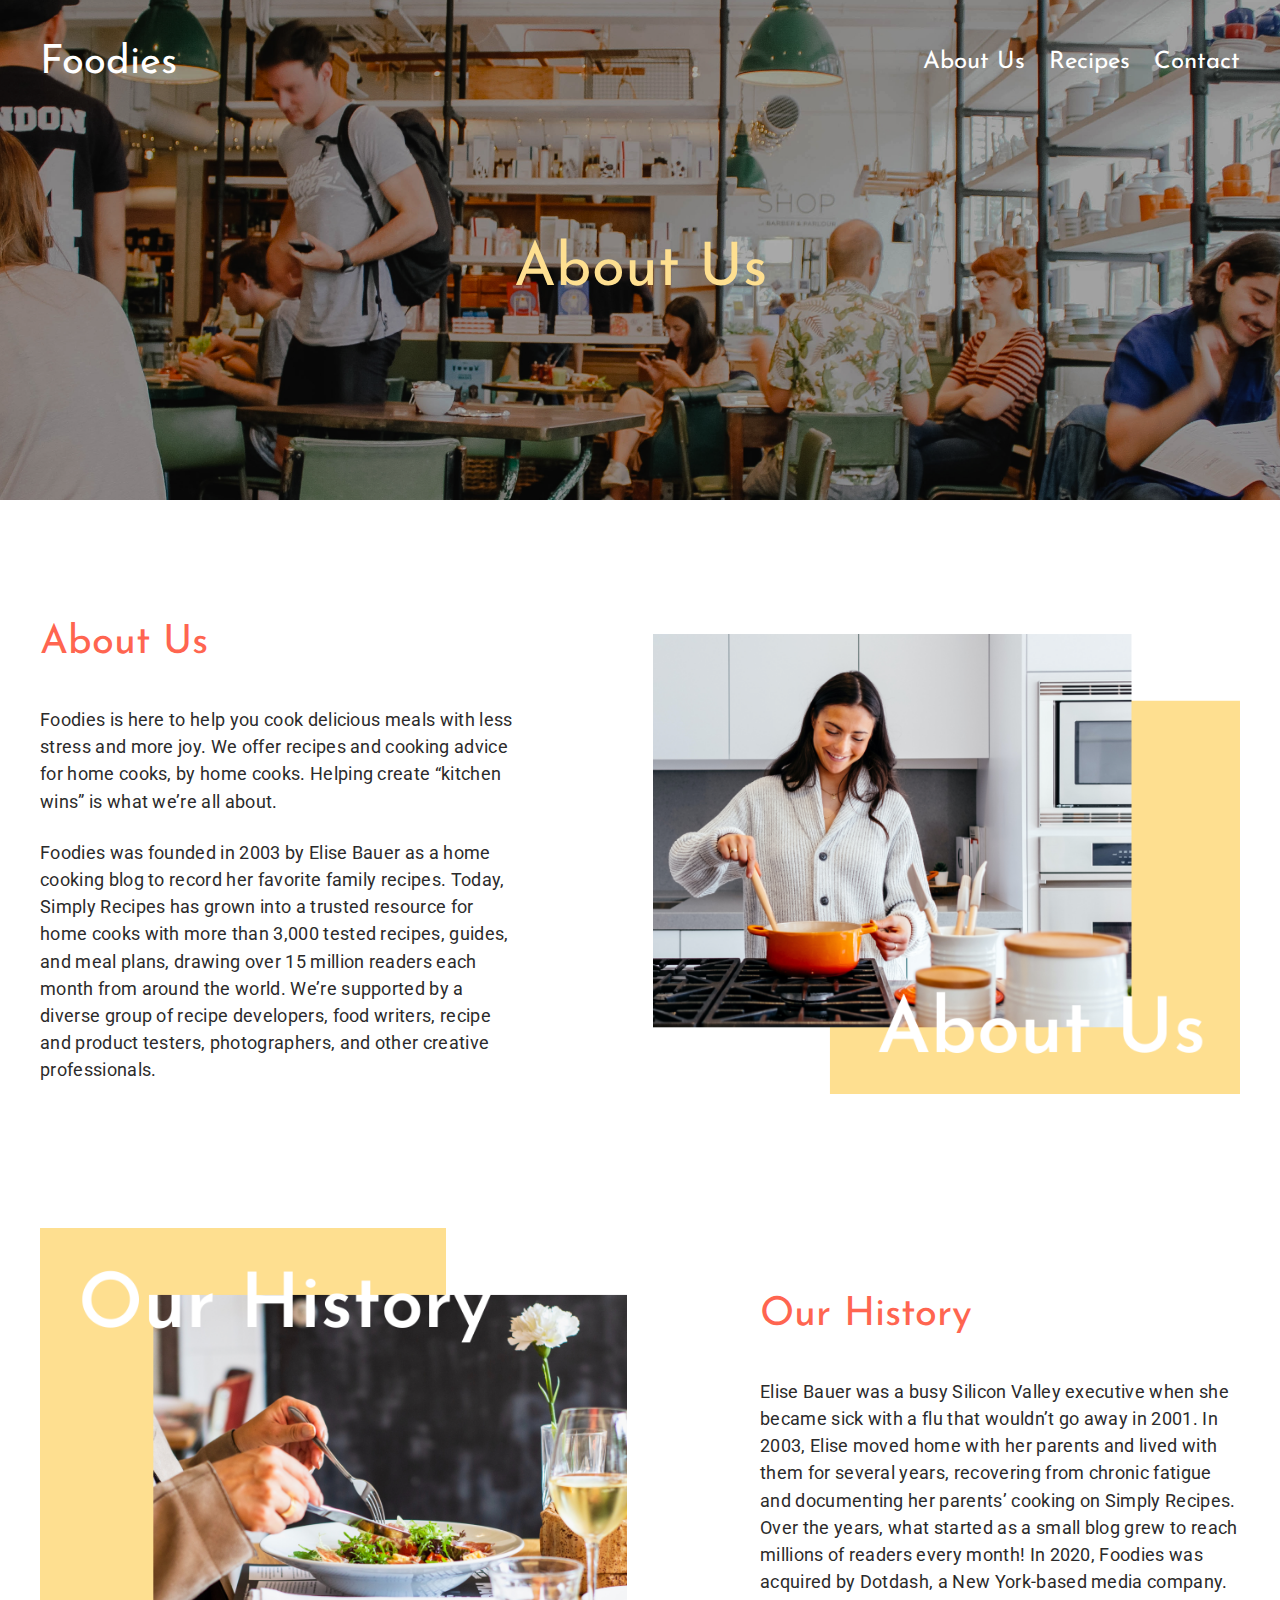
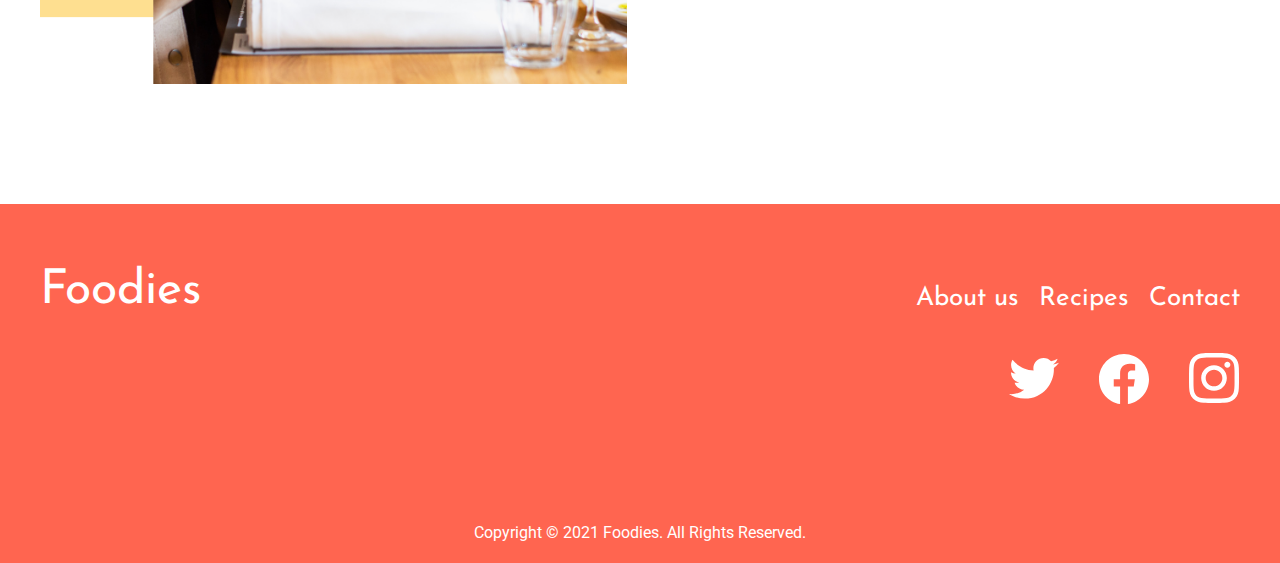
==== about_us.html @ aab940fe ":sparkles: add ogp and favicon" ====
<!DOCTYPE html>
<html lang="en">
<head>
    <meta charset="UTF-8">
    <meta name="viewport" content="width=device-width,initial-scale=1">
    <meta property="og:type" content="website">
    <meta property="og:title" content="Foodies - About Us -" />
    <meta property="og:description" content="Foodies is a trusted resource for home cooks withmore than 3,000 tested recipes,
            guides, and meal plans, drawing over 15 million readers each month from around the world." />
    <meta property="og:site_name" content="Foodies" />
    <meta property="og:image" content=" サムネイル画像の URL" />
    <title>Foodies - About Us -</title>
    <link rel="shortcut icon" href="images/favicon.ico">
    <link rel="apple-touch-icon" href="/images/apple-touch-icon.png">
    <link rel="icon" type="image/png" href="images/android-chrome-192x192.png">
    <link rel="preconnect" href="https://fonts.googleapis.com">
    <link rel="preconnect" href="https://fonts.gstatic.com" crossorigin>
    <link href="https://fonts.googleapis.com/css2?family=Josefin+Sans:wght@500&family=Roboto&display=swap"
          rel="stylesheet">
    <link rel="stylesheet" href="css/reset.css">
    <link rel="stylesheet" href="css/about_us.css">
</head>
<body>
<header class="header_about_us">
    <div class="header_box">
        <h1 class="header_title"><a href="./">Foodies</a></h1>
        <nav class="pc_header">
            <ul class="header_menu">
                <li class="header_menu_list"><a href="about_us.html">About Us</a></li>
                <li class="header_menu_list"><a href="recipes.html">Recipes</a></li>
                <li class="header_menu_list"><a href="contact.html">Contact</a></li>
            </ul>
        </nav>
        <div id="nav-wrapper" class="nav-wrapper sp_header">
            <div class="hamburger" id="js-hamburger">
                <span class="hamburger__line hamburger__line--1"></span>
                <span class="hamburger__line hamburger__line--2"></span>
                <span class="hamburger__line hamburger__line--3"></span>
            </div>
            <nav class="sp-nav">
                <ul class="sp_menu">
                    <li><a href="about_us.html">About Us</a></li>
                    <li><a href="recipes.html">Recipes</a></li>
                    <li><a href="contact.html">Contact</a></li>
                </ul>
                <ul class="footer_sns">
                    <li><a href="https://twitter.com/" target="_blank"><img src="images/twitter.svg" alt="Twitter"></a>
                    </li>
                    <li><a href="https://www.facebook.com/" target="_blank"><img src="images/facebook.svg"
                                                                                 alt="Facebook"></a></li>
                    <li><a href="https://www.instagram.com/" target="_blank"><img src="images/instagram.svg"
                                                                                  alt="Instagram"></a></li>
                </ul>
            </nav>
            <div class="black-bg" id="js-black-bg"></div>
        </div>
    </div>
    <h2 class="header_main_title sub_menu_title">About Us</h2>
</header>
<main>
    <section class="contents_box">
        <div class="contents_des_box about_us_des_box">
            <h3 class="contents_title">About Us</h3>
            <p class="contents_text">Foodies is here to help you cook delicious meals with less stress and more joy. We
                offer recipes and cooking
                advice for home cooks, by home cooks. Helping create “kitchen wins” is what we’re all about.</p>
            <p class="contents_text">Foodies was founded in 2003 by Elise Bauer as a home cooking blog to record her
                favorite family recipes.
                Today, Simply Recipes has grown into a trusted resource for home cooks with more than 3,000 tested
                recipes,
                guides, and meal plans, drawing over 15 million readers each month from around the world. We’re
                supported by
                a diverse group of recipe developers, food writers, recipe and product testers, photographers, and other
                creative professionals.</p>
        </div>
        <div class="contents_img_box about_us_img_box"><img src="images/about_us_img.png" alt="About Us"></div>
    </section>
    <section class="contents_box">
        <div class="contents_img_box"><img src="images/our_history_img.png" alt=""></div>
        <div class="contents_des_box our_history_des_box">
            <h3 class="contents_title">Our History</h3>
            <p class="contents_text">Elise Bauer was a busy Silicon Valley executive when she became sick with a flu
                that wouldn’t go away in 2001. In 2003, Elise moved home with her parents and lived with them for
                several years, recovering from chronic fatigue and documenting her parents’ cooking on Simply Recipes.
                Over the years, what started as a small blog grew to reach millions of readers every month! In 2020,
                Foodies was acquired by Dotdash, a New York-based media company.</p>
        </div>
    </section>
</main>
<footer>
    <div class="footer_box">
        <h2 class="footer_title"><a href="">Foodies</a></h2>
        <div class="footer_link_box">
            <nav>
                <ul class="footer_nav_list">
                    <li><a href="">About us</a></li>
                    <li><a href="">Recipes</a></li>
                    <li><a href="">Contact</a></li>
                </ul>
            </nav>
            <ul class="footer_sns">
                <li><a href="https://twitter.com/" target="_blank"><img src="images/twitter.svg" alt="Twitter"></a></li>
                <li><a href="https://www.facebook.com/" target="_blank"><img src="images/facebook.svg"
                                                                             alt="Facebook"></a></li>
                <li><a href="https://www.instagram.com/" target="_blank"><img src="images/instagram.svg"
                                                                              alt="Instagram"></a></li>
            </ul>
        </div>
    </div>
    <p class="footer_copy">Copyright © 2021 Foodies. All Rights Reserved.</p>
</footer>
<script src="js/nav_menu.js"></script>
</body>
</html>
---- css/about_us.css ----
@import url(module/header.css);
@import url(module/footer.css);
@import url(module/common.css);

.contents_box {
    display: flex;
    padding: 120px 0 0;
    max-width: 1280px;
    margin: 0 auto;
    justify-content: space-between;
    align-items: center;
}

.contents_des_box {
    max-width: 520px;
}

.contents_title {
    padding: 0 0 40px 0;
}

.contents_text {
    font-size: 1.125rem;
    letter-spacing: 0.02rem;
    line-height: 1.7rem;
    padding: 0 0 24px 0;
}

.contents_img_box img {
    display: block;
    width: 687px;
}


@media screen and (max-width: 1280px) {
    .contents_box {
        padding: 120px 40px 0;
    }

    .contents_img_box img {
        width: 587px;
    }

    .about_us_des_box {
        padding: 0 40px 0 0;
    }

    .our_history_des_box {
        padding: 0 0 0 40px;
    }
}

@media screen and (max-width: 1080px) {
    .contents_img_box img {
        width: 487px;
    }
}

@media screen and (max-width: 980px) {
    .contents_box {
        flex-flow: column;
    }

    .about_us_des_box {
        order: 1;
    }

    .about_us_img_box {
        order: 0;
    }
}

@media screen and (max-width: 540px) {
    .contents_box {
        padding: 100px 32px 0;
    }

    .contents_box:last-child {
        padding: 60px 32px 0;
    }

    .contents_des_box {
        padding: 0;
    }

    .contents_img_box img {
        width: 100%;
    }

    .contents_title {
        text-align: center;
        padding: 32px 0 20px;
    }
}
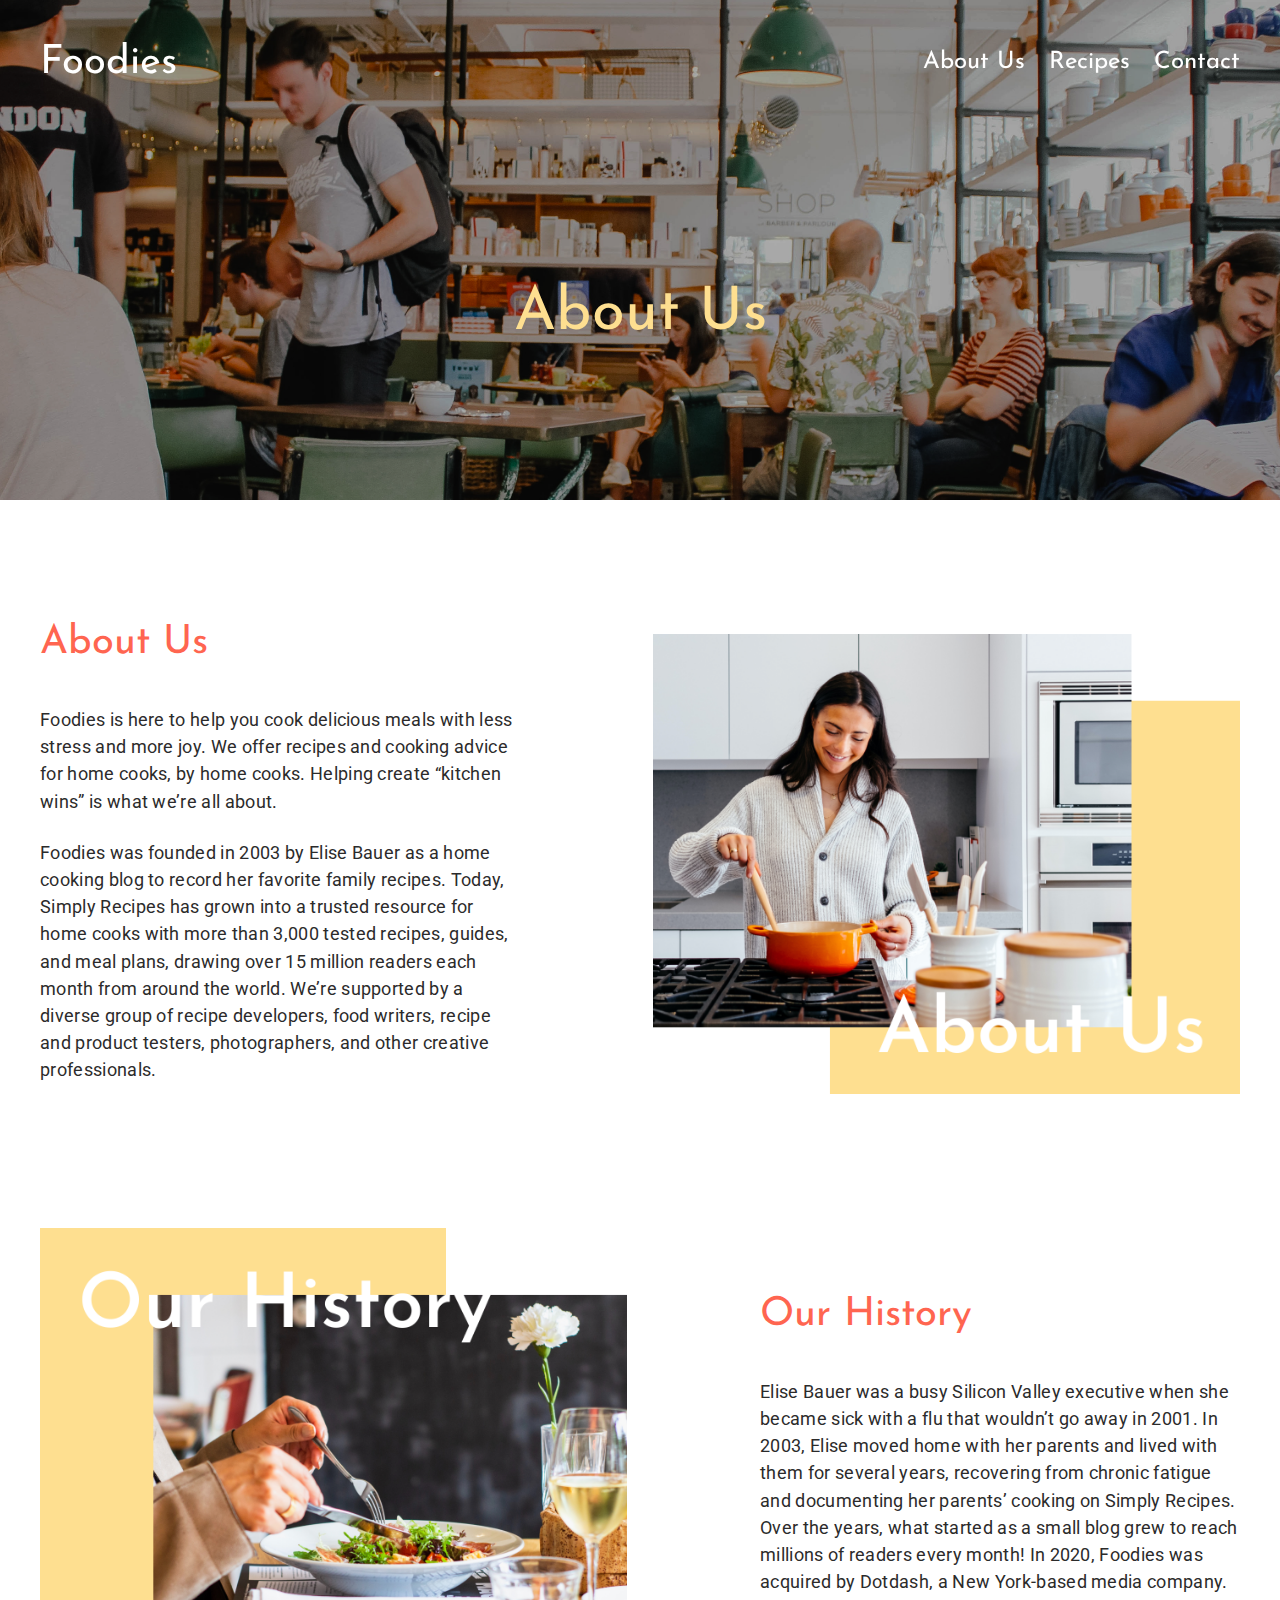
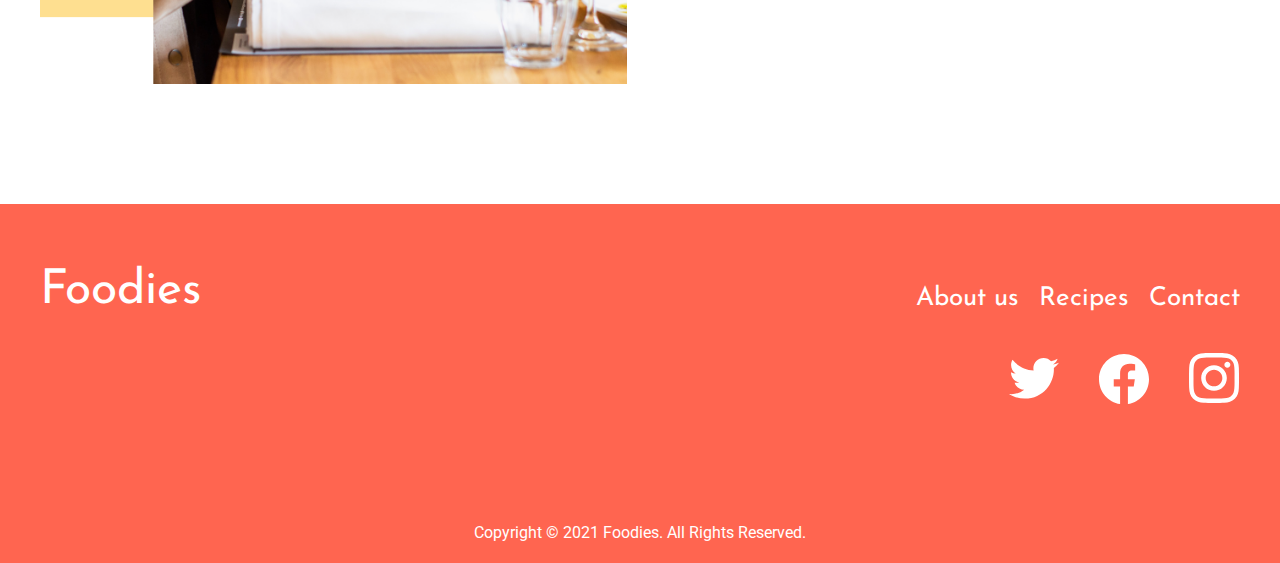
==== commit da23f9c7: ":construction:  add sticky header" ====
--- a/about_us.html
+++ b/about_us.html
@@ -19,11 +19,16 @@
           rel="stylesheet">
     <link rel="stylesheet" href="css/reset.css">
     <link rel="stylesheet" href="css/about_us.css">
+    <script src="js/nav_menu.js"></script>
 </head>
 <body>
 <header class="header_about_us">
+    <!------------------------
+        Header
+    -------------------------->
     <div class="header_box">
         <h1 class="header_title"><a href="./">Foodies</a></h1>
+        <!-- pc header menu -->
         <nav class="pc_header">
             <ul class="header_menu">
                 <li class="header_menu_list"><a href="about_us.html">About Us</a></li>
@@ -31,18 +36,22 @@
                 <li class="header_menu_list"><a href="contact.html">Contact</a></li>
             </ul>
         </nav>
+        <!-- sp header -->
         <div id="nav-wrapper" class="nav-wrapper sp_header">
+            <!-- sp hamburger menu -->
             <div class="hamburger" id="js-hamburger">
                 <span class="hamburger__line hamburger__line--1"></span>
                 <span class="hamburger__line hamburger__line--2"></span>
                 <span class="hamburger__line hamburger__line--3"></span>
             </div>
             <nav class="sp-nav">
+                <!-- sp menu -->
                 <ul class="sp_menu">
                     <li><a href="about_us.html">About Us</a></li>
                     <li><a href="recipes.html">Recipes</a></li>
                     <li><a href="contact.html">Contact</a></li>
                 </ul>
+                <!-- sp sns -->
                 <ul class="footer_sns">
                     <li><a href="https://twitter.com/" target="_blank"><img src="images/twitter.svg" alt="Twitter"></a>
                     </li>
@@ -52,12 +61,17 @@
                                                                                   alt="Instagram"></a></li>
                 </ul>
             </nav>
+            <!-- sp menu background -->
             <div class="black-bg" id="js-black-bg"></div>
         </div>
     </div>
+    <!-- main image -->
     <h2 class="header_main_title sub_menu_title">About Us</h2>
 </header>
 <main>
+    <!------------------------
+        About Us
+    -------------------------->
     <section class="contents_box">
         <div class="contents_des_box about_us_des_box">
             <h3 class="contents_title">About Us</h3>
@@ -75,6 +89,9 @@
         </div>
         <div class="contents_img_box about_us_img_box"><img src="images/about_us_img.png" alt="About Us"></div>
     </section>
+    <!------------------------
+        Our History
+    -------------------------->
     <section class="contents_box">
         <div class="contents_img_box"><img src="images/our_history_img.png" alt=""></div>
         <div class="contents_des_box our_history_des_box">
@@ -88,9 +105,13 @@
     </section>
 </main>
 <footer>
+    <!------------------------
+        footer
+    -------------------------->
     <div class="footer_box">
         <h2 class="footer_title"><a href="">Foodies</a></h2>
         <div class="footer_link_box">
+            <!-- footer nav -->
             <nav>
                 <ul class="footer_nav_list">
                     <li><a href="">About us</a></li>
@@ -98,6 +119,7 @@
                     <li><a href="">Contact</a></li>
                 </ul>
             </nav>
+            <!-- footer sns -->
             <ul class="footer_sns">
                 <li><a href="https://twitter.com/" target="_blank"><img src="images/twitter.svg" alt="Twitter"></a></li>
                 <li><a href="https://www.facebook.com/" target="_blank"><img src="images/facebook.svg"
@@ -107,8 +129,8 @@
             </ul>
         </div>
     </div>
+    <!-- copyright -->
     <p class="footer_copy">Copyright © 2021 Foodies. All Rights Reserved.</p>
 </footer>
-<script src="js/nav_menu.js"></script>
 </body>
 </html>--- a/css/about_us.css
+++ b/css/about_us.css
@@ -1,6 +1,12 @@
 @import url(module/header.css);
 @import url(module/footer.css);
 @import url(module/common.css);
+
+/*********************************************
+
+about_us.css
+
+ *********************************************/
 
 .contents_box {
     display: flex;
@@ -31,7 +37,11 @@
     width: 687px;
 }
 
+/*
+ * media query
+ */
 
+/* max-width 1280px */
 @media screen and (max-width: 1280px) {
     .contents_box {
         padding: 120px 40px 0;
@@ -50,12 +60,14 @@
     }
 }
 
+/* max-width 1080px */
 @media screen and (max-width: 1080px) {
     .contents_img_box img {
         width: 487px;
     }
 }
 
+/* max-width 980px */
 @media screen and (max-width: 980px) {
     .contents_box {
         flex-flow: column;
@@ -70,6 +82,7 @@
     }
 }
 
+/* max-width 540px */
 @media screen and (max-width: 540px) {
     .contents_box {
         padding: 100px 32px 0;
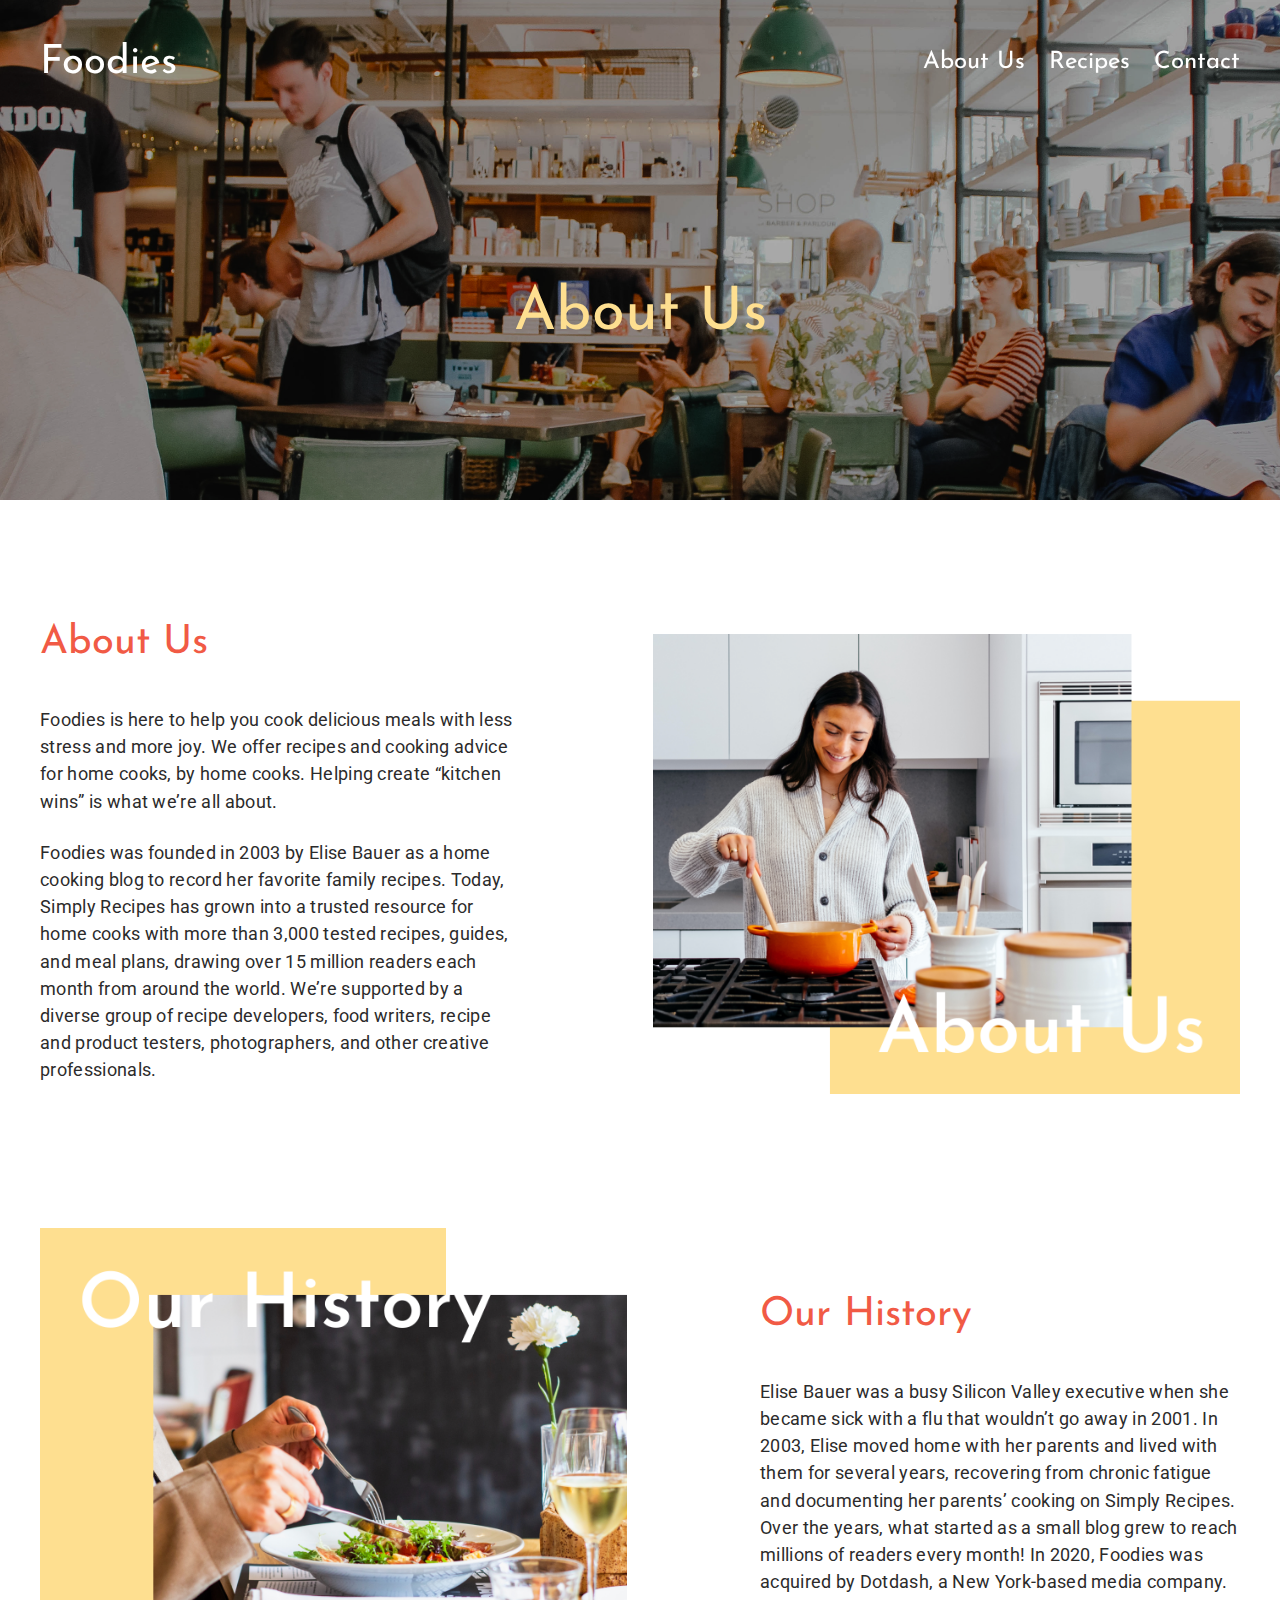
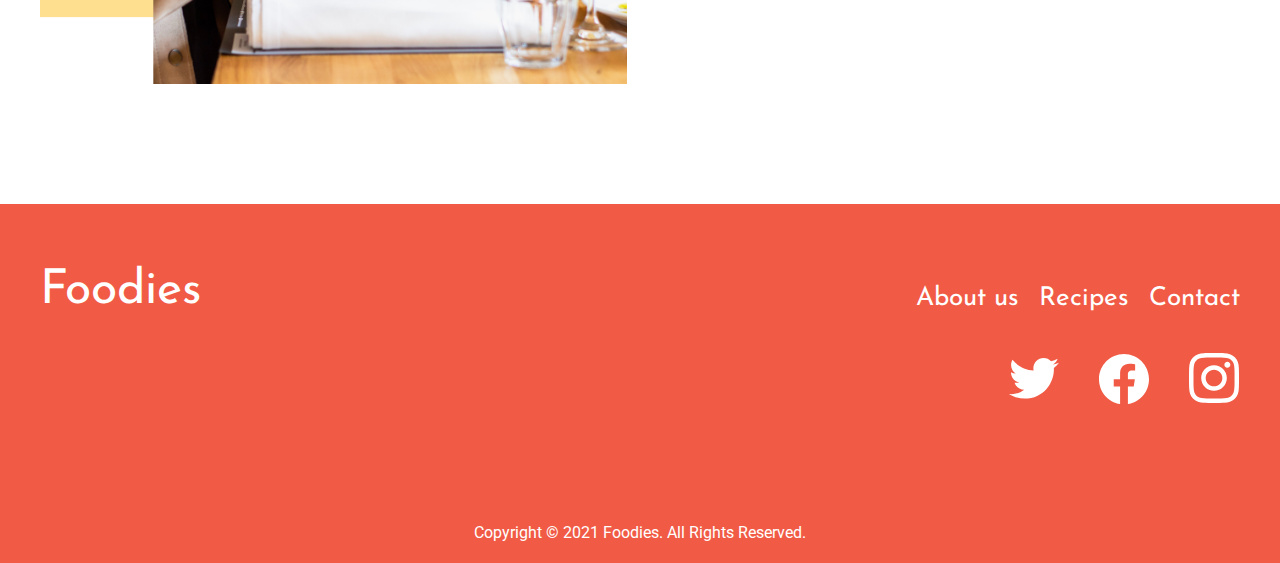
==== commit 9440dac8: ":bug: fix the scroll event for nav menu" ====
--- a/about_us.html
+++ b/about_us.html
@@ -27,13 +27,13 @@
         Header
     -------------------------->
     <div class="header_box">
-        <h1 class="header_title"><a href="./">Foodies</a></h1>
+        <h1 class="header_title"><a href="./" id="title-color">Foodies</a></h1>
         <!-- pc header menu -->
         <nav class="pc_header">
-            <ul class="header_menu">
-                <li class="header_menu_list"><a href="about_us.html">About Us</a></li>
-                <li class="header_menu_list"><a href="recipes.html">Recipes</a></li>
-                <li class="header_menu_list"><a href="contact.html">Contact</a></li>
+            <ul class="header_menu" id="menu-color">
+                <li class="header_menu_list"><a href="about_us.html" class="header_menu_list_link">About Us</a></li>
+                <li class="header_menu_list"><a href="recipes.html" class="header_menu_list_link">Recipes</a></li>
+                <li class="header_menu_list"><a href="contact.html" class="header_menu_list_link">Contact</a></li>
             </ul>
         </nav>
         <!-- sp header -->
@@ -43,6 +43,7 @@
                 <span class="hamburger__line hamburger__line--1"></span>
                 <span class="hamburger__line hamburger__line--2"></span>
                 <span class="hamburger__line hamburger__line--3"></span>
+                <p class="hamburger__menu" id="menu_text">MENU</p>
             </div>
             <nav class="sp-nav">
                 <!-- sp menu -->
@@ -93,7 +94,7 @@
         Our History
     -------------------------->
     <section class="contents_box">
-        <div class="contents_img_box"><img src="images/our_history_img.png" alt=""></div>
+        <div class="contents_img_box"><img src="images/our_history_img.png" alt="Our History"></div>
         <div class="contents_des_box our_history_des_box">
             <h3 class="contents_title">Our History</h3>
             <p class="contents_text">Elise Bauer was a busy Silicon Valley executive when she became sick with a flu
@@ -109,14 +110,14 @@
         footer
     -------------------------->
     <div class="footer_box">
-        <h2 class="footer_title"><a href="">Foodies</a></h2>
+        <h2 class="footer_title"><a href="./">Foodies</a></h2>
         <div class="footer_link_box">
             <!-- footer nav -->
             <nav>
                 <ul class="footer_nav_list">
-                    <li><a href="">About us</a></li>
-                    <li><a href="">Recipes</a></li>
-                    <li><a href="">Contact</a></li>
+                    <li><a href="about_us.html">About us</a></li>
+                    <li><a href="recipes.html">Recipes</a></li>
+                    <li><a href="contact.html">Contact</a></li>
                 </ul>
             </nav>
             <!-- footer sns -->
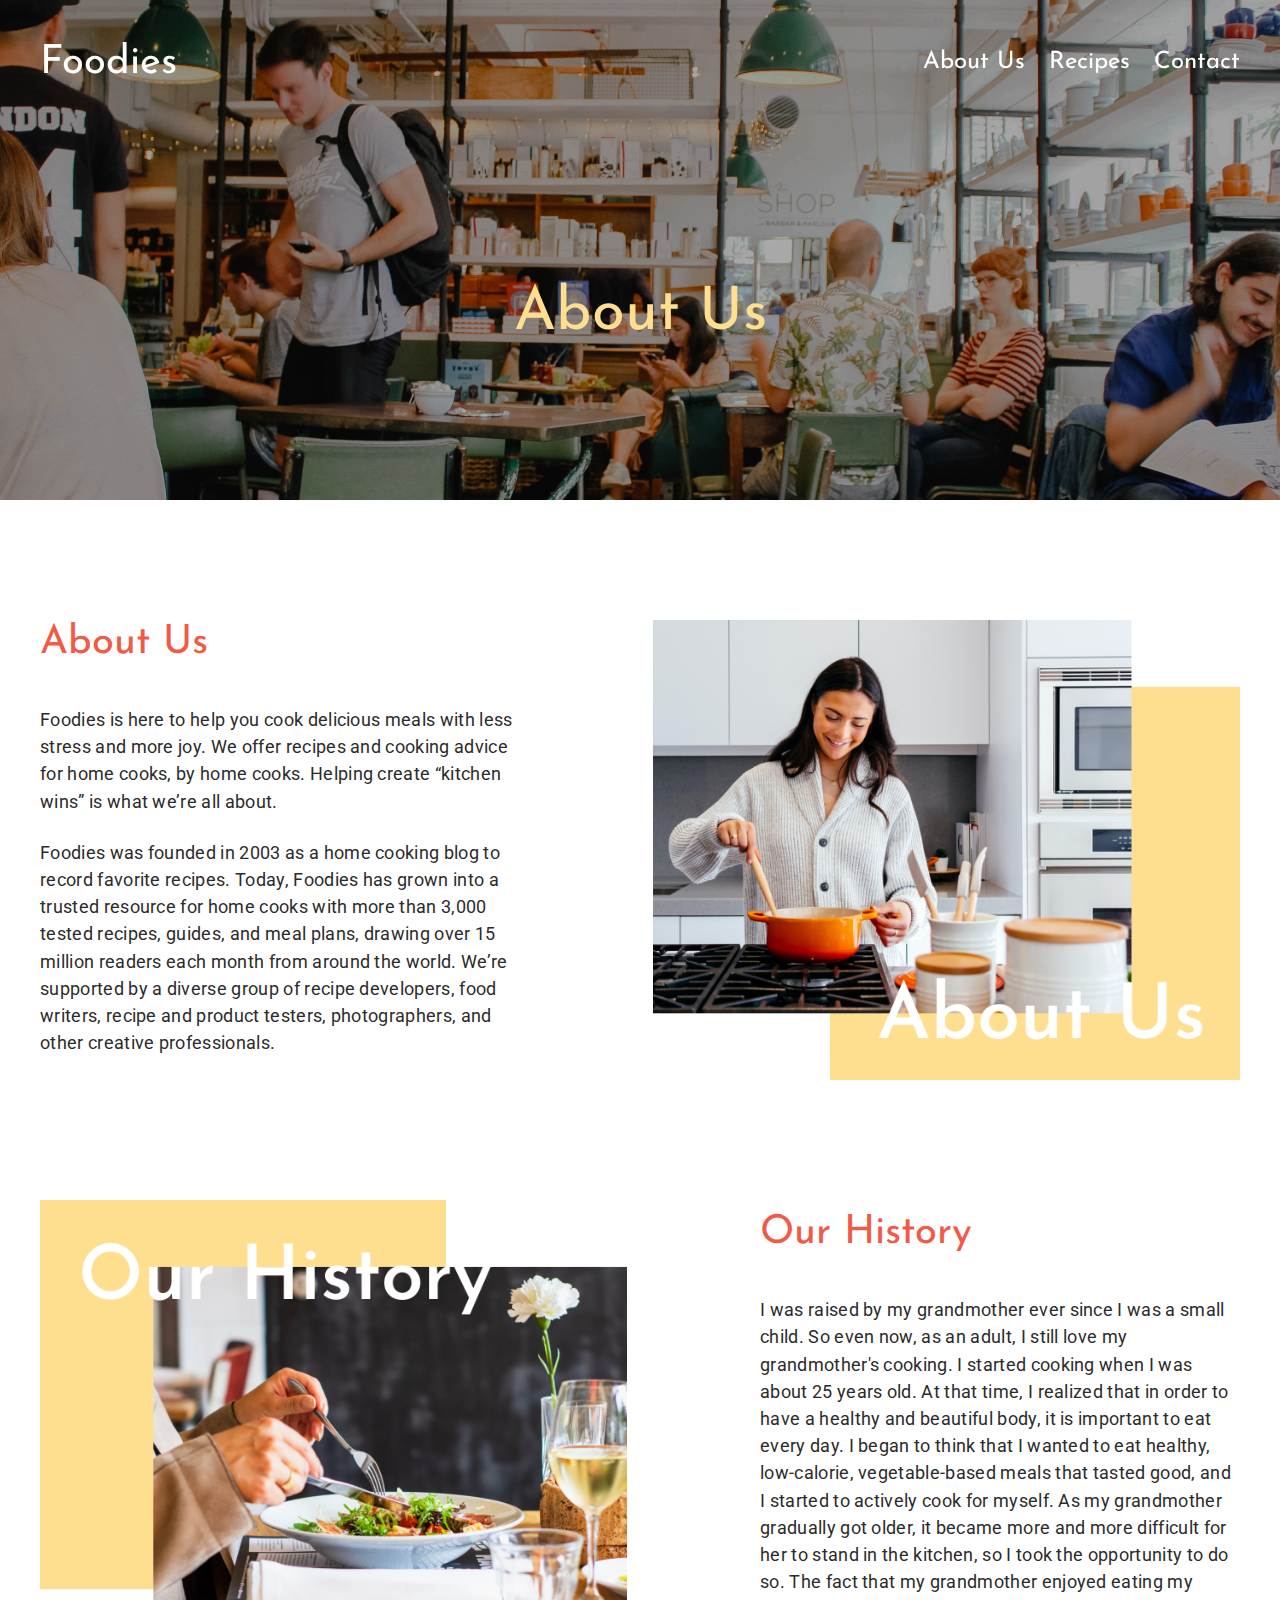
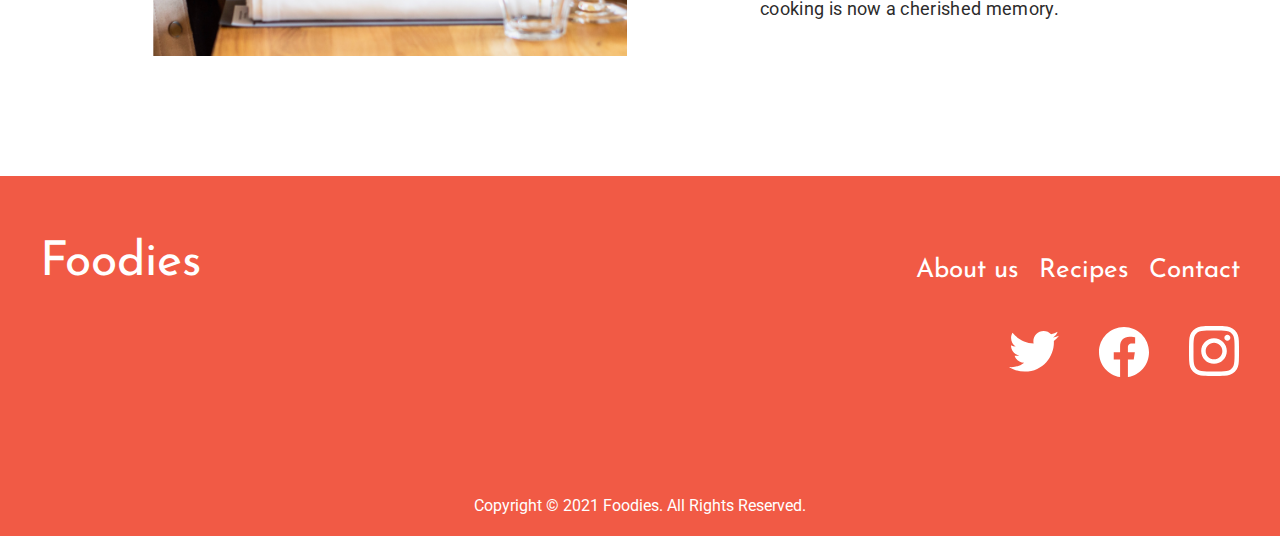
==== commit bfc12715: ":memo: changed text" ====
--- a/about_us.html
+++ b/about_us.html
@@ -8,7 +8,7 @@
     <meta property="og:description" content="Foodies is a trusted resource for home cooks withmore than 3,000 tested recipes,
             guides, and meal plans, drawing over 15 million readers each month from around the world." />
     <meta property="og:site_name" content="Foodies" />
-    <meta property="og:image" content=" サムネイル画像の URL" />
+    <meta property="og:image" content="images/ogp.png" />
     <title>Foodies - About Us -</title>
     <link rel="shortcut icon" href="images/favicon.ico">
     <link rel="apple-touch-icon" href="/images/apple-touch-icon.png">
@@ -23,9 +23,7 @@
 </head>
 <body>
 <header class="header_about_us">
-    <!------------------------
-        Header
-    -------------------------->
+    <!-- Header -->
     <div class="header_box">
         <h1 class="header_title"><a href="./" id="title-color">Foodies</a></h1>
         <!-- pc header menu -->
@@ -70,18 +68,15 @@
     <h2 class="header_main_title sub_menu_title">About Us</h2>
 </header>
 <main>
-    <!------------------------
-        About Us
-    -------------------------->
+    <!-- About Us -->
     <section class="contents_box">
         <div class="contents_des_box about_us_des_box">
             <h3 class="contents_title">About Us</h3>
             <p class="contents_text">Foodies is here to help you cook delicious meals with less stress and more joy. We
                 offer recipes and cooking
                 advice for home cooks, by home cooks. Helping create “kitchen wins” is what we’re all about.</p>
-            <p class="contents_text">Foodies was founded in 2003 by Elise Bauer as a home cooking blog to record her
-                favorite family recipes.
-                Today, Simply Recipes has grown into a trusted resource for home cooks with more than 3,000 tested
+            <p class="contents_text">Foodies was founded in 2003 as a home cooking blog to record favorite recipes.
+                Today, Foodies has grown into a trusted resource for home cooks with more than 3,000 tested
                 recipes,
                 guides, and meal plans, drawing over 15 million readers each month from around the world. We’re
                 supported by
@@ -90,25 +85,17 @@
         </div>
         <div class="contents_img_box about_us_img_box"><img src="images/about_us_img.png" alt="About Us"></div>
     </section>
-    <!------------------------
-        Our History
-    -------------------------->
+    <!-- Our History -->
     <section class="contents_box">
         <div class="contents_img_box"><img src="images/our_history_img.png" alt="Our History"></div>
         <div class="contents_des_box our_history_des_box">
             <h3 class="contents_title">Our History</h3>
-            <p class="contents_text">Elise Bauer was a busy Silicon Valley executive when she became sick with a flu
-                that wouldn’t go away in 2001. In 2003, Elise moved home with her parents and lived with them for
-                several years, recovering from chronic fatigue and documenting her parents’ cooking on Simply Recipes.
-                Over the years, what started as a small blog grew to reach millions of readers every month! In 2020,
-                Foodies was acquired by Dotdash, a New York-based media company.</p>
+            <p class="contents_text">I was raised by my grandmother ever since I was a small child. So even now, as an adult, I still love my grandmother's cooking. I started cooking when I was about 25 years old. At that time, I realized that in order to have a healthy and beautiful body, it is important to eat every day. I began to think that I wanted to eat healthy, low-calorie, vegetable-based meals that tasted good, and I started to actively cook for myself. As my grandmother gradually got older, it became more and more difficult for her to stand in the kitchen, so I took the opportunity to do so. The fact that my grandmother enjoyed eating my cooking is now a cherished memory. </p>
         </div>
     </section>
 </main>
 <footer>
-    <!------------------------
-        footer
-    -------------------------->
+    <!-- footer -->
     <div class="footer_box">
         <h2 class="footer_title"><a href="./">Foodies</a></h2>
         <div class="footer_link_box">
